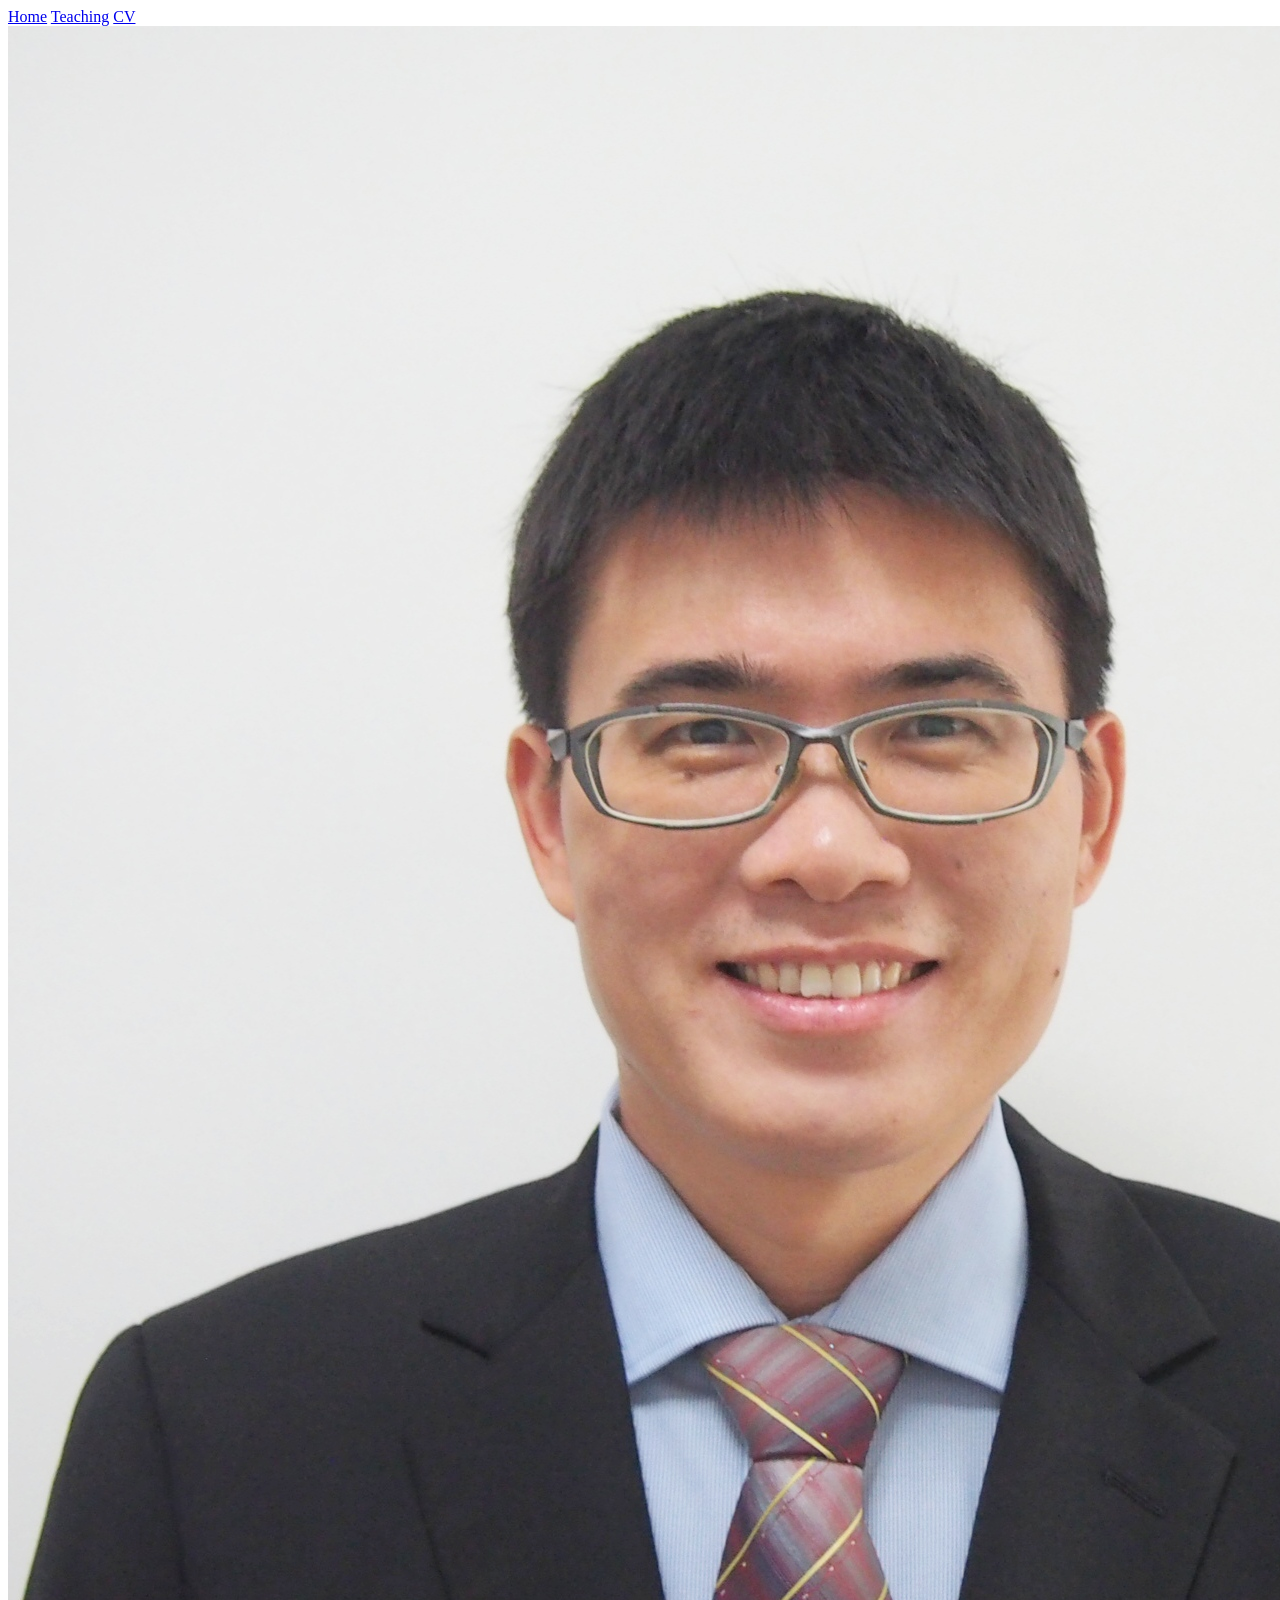
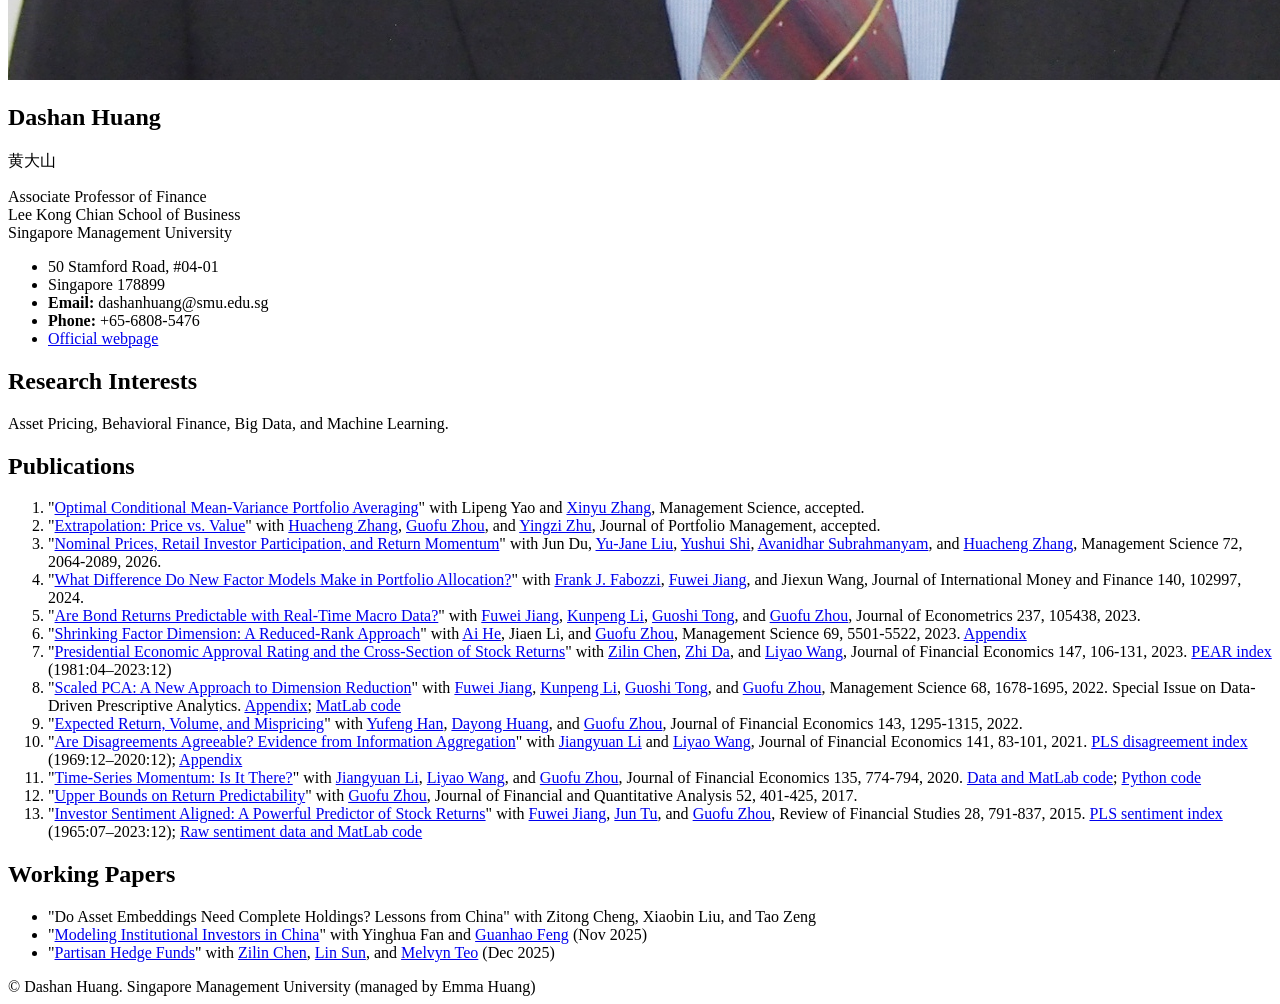
==== dashanhuang.github.io/index.html @ dad302e9 "Add files via upload" ====
<!DOCTYPE html>
<html lang="en">
<head>
<meta charset="utf-8">
<meta name="viewport" content="width=device-width, initial-scale=1.0">
<title>Dashan Huang</title>
<meta name="description" content="Dashan Huang — Associate Professor of Finance, Lee Kong Chian School of Business, Singapore Management University. Asset pricing, behavioral finance, big data, machine learning.">
<link rel="stylesheet" href="assets/css/style.css">
</head>
<body>
<div class="wrap">

  <nav class="topnav">
    <a href="index.html" class="active">Home</a>
    <a href="teaching.html">Teaching</a>
    <a href="assets/cv/CV_Dashan_Huang.pdf">CV</a>
  </nav>

  <aside class="sidebar">
    <img class="photo" src="assets/img/dashan.jpg" alt="Dashan Huang">
    <h1>Dashan Huang</h1>
    <p class="cn">黄大山</p>
    <p class="title">Associate Professor of Finance<br>Lee Kong Chian School of Business<br>Singapore Management University</p>
    <ul class="contact">
      <li>50 Stamford Road, #04-01</li>
      <li>Singapore 178899</li>
      <li><strong>Email:</strong> dashanhuang@smu.edu.sg</li>
      <li><strong>Phone:</strong> +65-6808-5476</li>
      <li><a href="https://business.smu.edu.sg/faculty/profile/6701/huang-dashan">Official webpage</a></li>
    </ul>
  </aside>

  <main class="main">
    <h2>Research Interests</h2>
    <p class="interests">Asset Pricing, Behavioral Finance, Big Data, and Machine Learning.</p>

    <h2>Publications</h2>
    <ol class="pubs">
      <li>"<a href="https://papers.ssrn.com/sol3/papers.cfm?abstract_id=4764036">Optimal Conditional Mean-Variance Portfolio Averaging</a>" with Lipeng Yao and <a href="http://homepage.amss.ac.cn/research/homePage/dc8f0ecc0eb548d88443b15d46ca8569/myHomePage.html">Xinyu Zhang</a>, <span class="venue">Management Science</span>, accepted.</li>
      <li>"<a href="https://papers.ssrn.com/sol3/papers.cfm?abstract_id=3678363">Extrapolation: Price vs. Value</a>" with <a href="https://www.business-school.ed.ac.uk/staff/huacheng-zhang">Huacheng Zhang</a>, <a href="https://guofuzhou.github.io/">Guofu Zhou</a>, and <a href="https://www.sem.tsinghua.edu.cn/en/info/1216/7587.htm">Yingzi Zhu</a>, <span class="venue">Journal of Portfolio Management</span>, accepted.</li>
      <li>"<a href="https://papers.ssrn.com/sol3/papers.cfm?abstract_id=4163257">Nominal Prices, Retail Investor Participation, and Return Momentum</a>" with Jun Du, <a href="https://en.gsm.pku.edu.cn/conjsxq.jsp?urltype=tree.TreeTempUrl&wbtreeid=1099&user_id=yjliu">Yu-Jane Liu</a>, <a href="https://sites.google.com/view/yushuis">Yushui Shi</a>, <a href="https://sites.google.com/view/subraucla">Avanidhar Subrahmanyam</a>, and <a href="https://www.business-school.ed.ac.uk/staff/huacheng-zhang">Huacheng Zhang</a>, <span class="venue">Management Science</span> 72, 2064-2089, 2026.</li>
      <li>"<a href="https://papers.ssrn.com/sol3/papers.cfm?abstract_id=2752822">What Difference Do New Factor Models Make in Portfolio Allocation?</a>" with <a href="https://carey.jhu.edu/faculty/frank-fabozzi-phd">Frank J. Fabozzi</a>, <a href="http://fuweijiang.weebly.com/">Fuwei Jiang</a>, and Jiexun Wang, <span class="venue">Journal of International Money and Finance</span> 140, 102997, 2024.</li>
      <li>"<a href="https://papers.ssrn.com/sol3/papers.cfm?abstract_id=3107612">Are Bond Returns Predictable with Real-Time Macro Data?</a>" with <a href="http://fuweijiang.weebly.com/">Fuwei Jiang</a>, <a href="https://scholar.google.com/citations?hl=en&user=Qo4vmuEAAAAJ">Kunpeng Li</a>, <a href="https://fisf.fudan.edu.cn/en_show-112-160.html">Guoshi Tong</a>, and <a href="https://guofuzhou.github.io/">Guofu Zhou</a>, <span class="venue">Journal of Econometrics</span> 237, 105438, 2023.</li>
      <li>"<a href="https://papers.ssrn.com/sol3/papers.cfm?abstract_id=3205697">Shrinking Factor Dimension: A Reduced-Rank Approach</a>" with <a href="https://www.aihefinance.com/home">Ai He</a>, Jiaen Li, and <a href="https://guofuzhou.github.io/">Guofu Zhou</a>, <span class="venue">Management Science</span> 69, 5501-5522, 2023. <span class="extra"><a href="assets/files/rra_online_appendix.pdf">Appendix</a></span></li>
      <li>"<a href="https://papers.ssrn.com/sol3/papers.cfm?abstract_id=3805395">Presidential Economic Approval Rating and the Cross-Section of Stock Returns</a>" with <a href="https://czlfin.github.io/">Zilin Chen</a>, <a href="https://www3.nd.edu/~zda/">Zhi Da</a>, and <a href="https://liyaowang.weebly.com/">Liyao Wang</a>, <span class="venue">Journal of Financial Economics</span> 147, 106-131, 2023. <span class="extra"><a href="assets/files/pear_2023.xlsx">PEAR index</a> (1981:04&ndash;2023:12)</span></li>
      <li>"<a href="https://papers.ssrn.com/sol3/papers.cfm?abstract_id=3358911">Scaled PCA: A New Approach to Dimension Reduction</a>" with <a href="http://fuweijiang.weebly.com/">Fuwei Jiang</a>, <a href="https://scholar.google.com/citations?hl=en&user=Qo4vmuEAAAAJ">Kunpeng Li</a>, <a href="https://fisf.fudan.edu.cn/en_show-112-160.html">Guoshi Tong</a>, and <a href="https://guofuzhou.github.io/">Guofu Zhou</a>, <span class="venue">Management Science</span> 68, 1678-1695, 2022. Special Issue on Data-Driven Prescriptive Analytics. <span class="extra"><a href="assets/files/spca2021appendix.pdf">Appendix</a>; <a href="https://fuweijiang.weebly.com/uploads/9/3/0/7/9307228/spcaest.m">MatLab code</a></span></li>
      <li>"<a href="https://papers.ssrn.com/sol3/papers.cfm?abstract_id=3171375">Expected Return, Volume, and Mispricing</a>" with <a href="https://belkcollege.uncc.edu/directory/yufeng-han">Yufeng Han</a>, <a href="https://dayong-huang.github.io/">Dayong Huang</a>, and <a href="https://guofuzhou.github.io/">Guofu Zhou</a>, <span class="venue">Journal of Financial Economics</span> 143, 1295-1315, 2022.</li>
      <li>"<a href="https://papers.ssrn.com/sol3/papers.cfm?abstract_id=3077938">Are Disagreements Agreeable? Evidence from Information Aggregation</a>" with <a href="https://www.jiangyuanli.com/">Jiangyuan Li</a> and <a href="https://liyaowang.weebly.com/">Liyao Wang</a>, <span class="venue">Journal of Financial Economics</span> 141, 83-101, 2021. <span class="extra"><a href="assets/files/pls_is_index.xlsx">PLS disagreement index</a> (1969:12&ndash;2020:12); <a href="assets/files/disa_appendix.pdf">Appendix</a></span></li>
      <li>"<a href="https://papers.ssrn.com/sol3/papers.cfm?abstract_id=3165284">Time-Series Momentum: Is It There?</a>" with <a href="https://www.jiangyuanli.com/">Jiangyuan Li</a>, <a href="https://liyaowang.weebly.com/">Liyao Wang</a>, and <a href="https://guofuzhou.github.io/">Guofu Zhou</a>, <span class="venue">Journal of Financial Economics</span> 135, 774-794, 2020. <span class="extra"><a href="assets/files/tsm_matlab_code.zip">Data and MatLab code</a>; <a href="assets/files/tsm_python.zip">Python code</a></span></li>
      <li>"<a href="https://www.cambridge.org/core/services/aop-cambridge-core/content/view/BE6998492789B99A40DE24827E03A1BD/S0022109017000096a.pdf/upper_bounds_on_return_predictability.pdf">Upper Bounds on Return Predictability</a>" with <a href="https://guofuzhou.github.io/">Guofu Zhou</a>, <span class="venue">Journal of Financial and Quantitative Analysis</span> 52, 401-425, 2017.</li>
      <li>"<a href="https://papers.ssrn.com/sol3/papers.cfm?abstract_id=2311618">Investor Sentiment Aligned: A Powerful Predictor of Stock Returns</a>" with <a href="http://fuweijiang.weebly.com/">Fuwei Jiang</a>, <a href="http://www.mysmu.edu/faculty/tujun/default.html">Jun Tu</a>, and <a href="https://guofuzhou.github.io/">Guofu Zhou</a>, <span class="venue">Review of Financial Studies</span> 28, 791-837, 2015. <span class="extra"><a href="assets/files/pls_sentiment_indices_2023_.xlsx">PLS sentiment index</a> (1965:07&ndash;2023:12); <a href="assets/files/pls_code_data_updated_202108.zip">Raw sentiment data and MatLab code</a></span></li>
    </ol>

    <h2>Working Papers</h2>
    <ul class="papers">
      <li>"Do Asset Embeddings Need Complete Holdings? Lessons from China" with Zitong Cheng, Xiaobin Liu, and Tao Zeng</li>
      <li>"<a href="https://papers.ssrn.com/sol3/papers.cfm?abstract_id=5821662">Modeling Institutional Investors in China</a>" with Yinghua Fan and <a href="https://gavinfeng702.com/">Guanhao Feng</a> (Nov 2025)</li>
      <li>"<a href="https://papers.ssrn.com/sol3/papers.cfm?abstract_id=6201038">Partisan Hedge Funds</a>" with <a href="https://czlfin.github.io/">Zilin Chen</a>, <a href="https://fisf.fudan.edu.cn/en_show-112-70.html">Lin Sun</a>, and <a href="https://business.smu.edu.sg/faculty/profile/1651/melvyn-teo">Melvyn Teo</a> (Dec 2025)</li>
    </ul>

    <footer>&copy; Dashan Huang. Singapore Management University (managed by Emma Huang)</footer>
  </main>

</div>
</body>
</html>
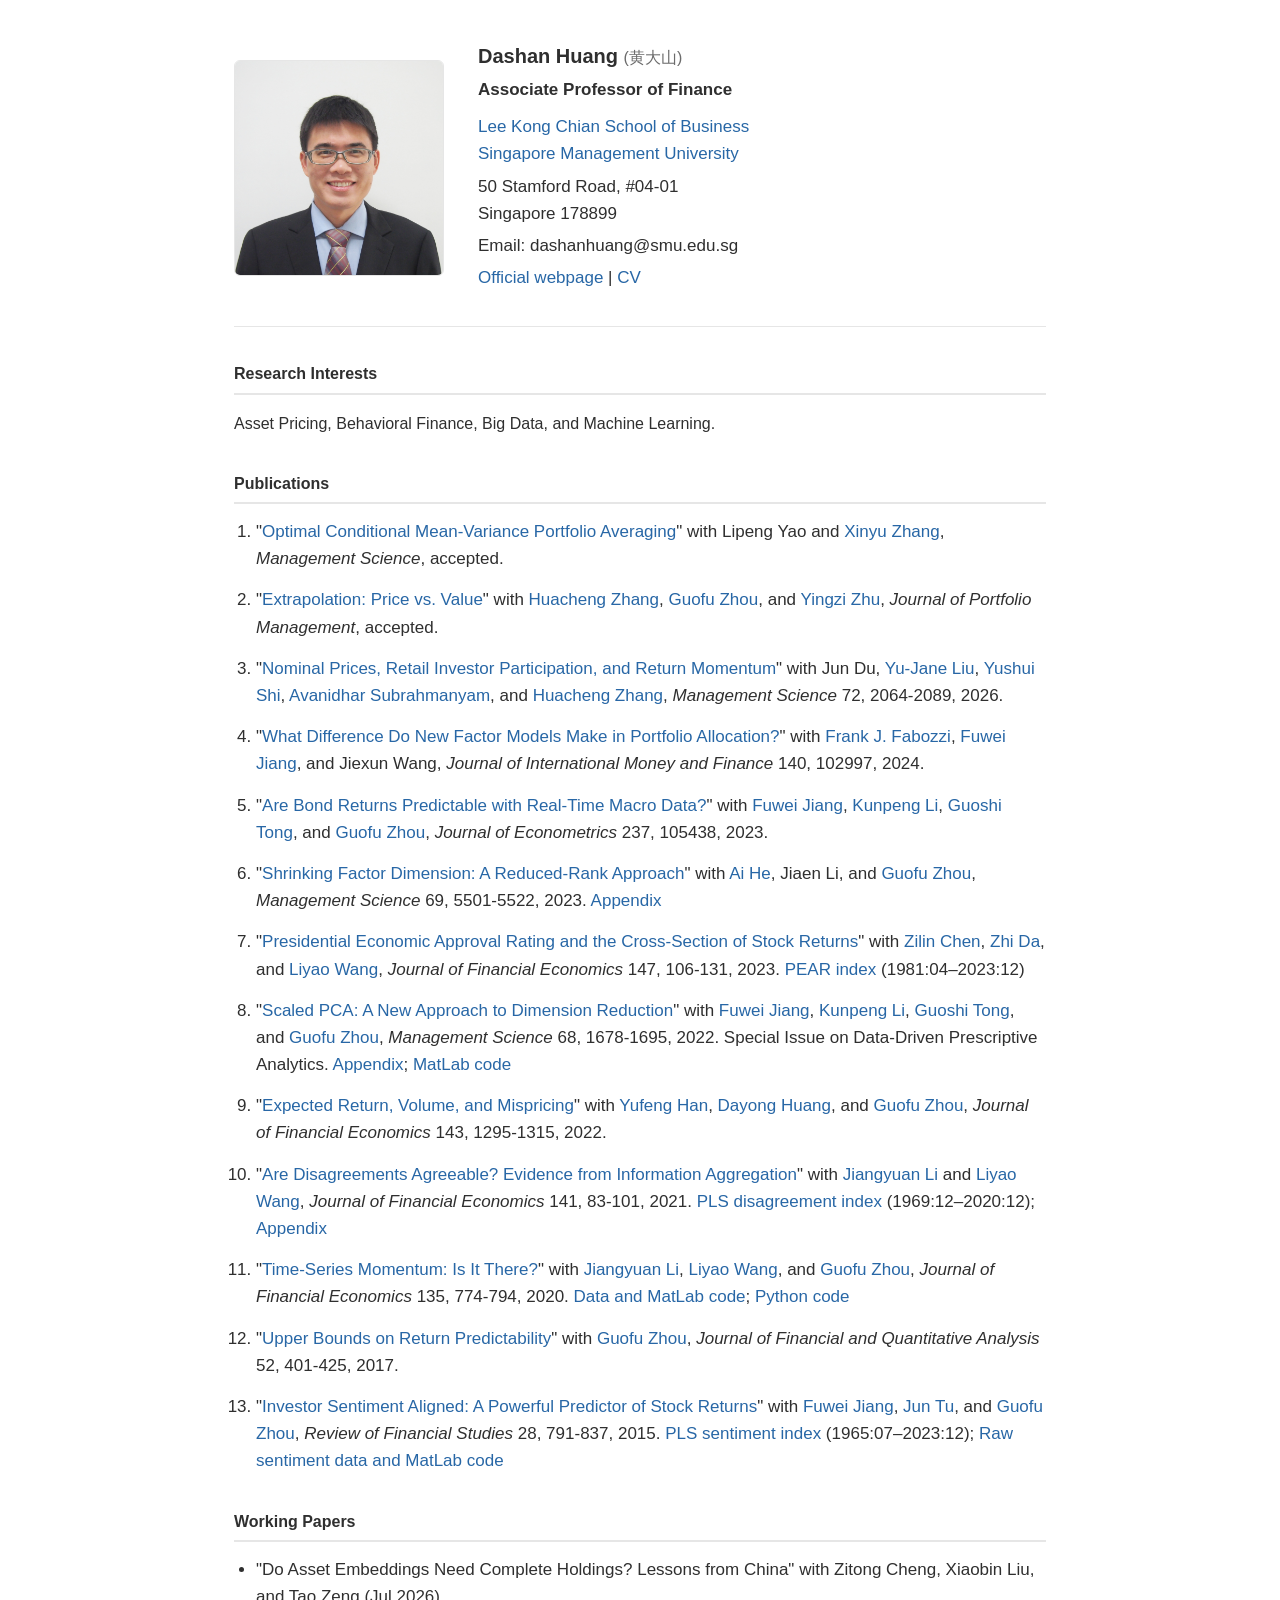
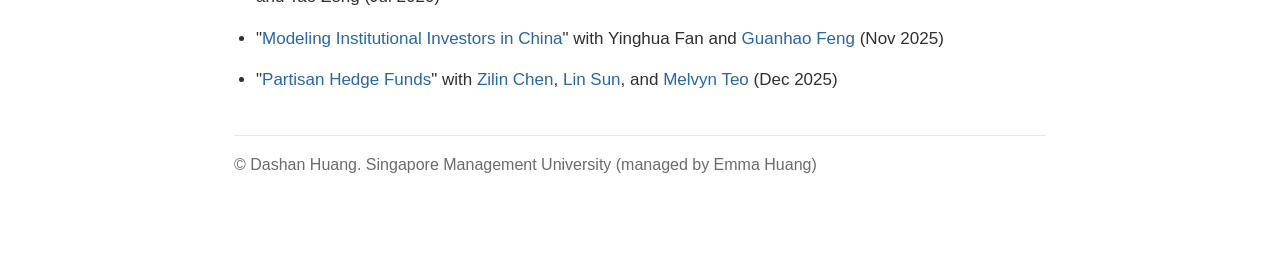
==== commit 36ceab53: "Add files via upload" ====
--- a/dashanhuang.github.io/index.html
+++ b/dashanhuang.github.io/index.html
@@ -10,25 +10,18 @@
 <body>
 <div class="wrap">
 
-  <nav class="topnav">
-    <a href="index.html" class="active">Home</a>
-    <a href="teaching.html">Teaching</a>
-    <a href="assets/cv/CV_Dashan_Huang.pdf">CV</a>
-  </nav>
-
-  <aside class="sidebar">
+  <header class="profile">
     <img class="photo" src="assets/img/dashan.jpg" alt="Dashan Huang">
-    <h1>Dashan Huang</h1>
-    <p class="cn">黄大山</p>
-    <p class="title">Associate Professor of Finance<br>Lee Kong Chian School of Business<br>Singapore Management University</p>
-    <ul class="contact">
-      <li>50 Stamford Road, #04-01</li>
-      <li>Singapore 178899</li>
-      <li><strong>Email:</strong> dashanhuang@smu.edu.sg</li>
-      <li><strong>Phone:</strong> +65-6808-5476</li>
-      <li><a href="https://business.smu.edu.sg/faculty/profile/6701/huang-dashan">Official webpage</a></li>
-    </ul>
-  </aside>
+    <div class="info">
+      <h1>Dashan Huang <span class="cn">(黄大山)</span></h1>
+      <p class="title">Associate Professor of Finance</p>
+      <p><a href="https://business.smu.edu.sg/">Lee Kong Chian School of Business</a><br>
+         <a href="https://www.smu.edu.sg/">Singapore Management University</a></p>
+      <p>50 Stamford Road, #04-01<br>Singapore 178899</p>
+      <p>Email: dashanhuang@smu.edu.sg</p>
+      <p><a href="https://business.smu.edu.sg/faculty/profile/6701/huang-dashan">Official webpage</a> | <a href="assets/cv/CV_Dashan_Huang.pdf">CV</a></p>
+    </div>
+  </header>
 
   <main class="main">
     <h2>Research Interests</h2>
@@ -53,7 +46,7 @@
 
     <h2>Working Papers</h2>
     <ul class="papers">
-      <li>"Do Asset Embeddings Need Complete Holdings? Lessons from China" with Zitong Cheng, Xiaobin Liu, and Tao Zeng</li>
+      <li>"Do Asset Embeddings Need Complete Holdings? Lessons from China" with Zitong Cheng, Xiaobin Liu, and Tao Zeng (Jul 2026)</li>
       <li>"<a href="https://papers.ssrn.com/sol3/papers.cfm?abstract_id=5821662">Modeling Institutional Investors in China</a>" with Yinghua Fan and <a href="https://gavinfeng702.com/">Guanhao Feng</a> (Nov 2025)</li>
       <li>"<a href="https://papers.ssrn.com/sol3/papers.cfm?abstract_id=6201038">Partisan Hedge Funds</a>" with <a href="https://czlfin.github.io/">Zilin Chen</a>, <a href="https://fisf.fudan.edu.cn/en_show-112-70.html">Lin Sun</a>, and <a href="https://business.smu.edu.sg/faculty/profile/1651/melvyn-teo">Melvyn Teo</a> (Dec 2025)</li>
     </ul>
--- a/dashanhuang.github.io/assets/css/style.css
+++ b/dashanhuang.github.io/assets/css/style.css
@@ -0,0 +1,53 @@
+:root {
+  --text: #2f2f2f;
+  --muted: #6b6b6b;
+  --link: #2867a6;
+  --link-hover: #1a4d80;
+  --border: #e6e6e6;
+}
+* { box-sizing: border-box; }
+html { -webkit-text-size-adjust: 100%; }
+body {
+  margin: 0;
+  font-family: -apple-system, BlinkMacSystemFont, "Segoe UI", Roboto, "Helvetica Neue", Arial, sans-serif;
+  font-size: 17px; line-height: 1.6; color: var(--text); background: #fff;
+}
+a { color: var(--link); text-decoration: none; }
+a:hover { color: var(--link-hover); text-decoration: underline; }
+.wrap { max-width: 860px; margin: 0 auto; padding: 40px 24px 80px; }
+
+/* Top profile: photo left, contact right (Weebly-style) */
+.profile {
+  display: flex; gap: 34px; align-items: center;
+  border-bottom: 1px solid var(--border);
+  padding-bottom: 30px; margin-bottom: 4px;
+}
+.profile .photo {
+  width: 210px; height: auto; flex-shrink: 0;
+  border-radius: 6px; border: 1px solid var(--border); background: #f2f2f2;
+}
+
+/* Uniform font size everywhere; hierarchy via weight/border only */
+.info h1 { font-size: 1.25rem; margin: 0 0 4px; font-weight: 700; }
+.info h1 .cn { font-weight: 400; color: var(--muted); font-size: 1rem; }
+.info .title { font-weight: 600; margin: 0 0 10px; }
+.info p { margin: 5px 0; }
+
+.main h2 {
+  font-size: 1rem; font-weight: 700; border-bottom: 2px solid var(--border);
+  padding-bottom: 6px; margin: 34px 0 14px;
+}
+.interests { font-size: 1rem; }
+ol.pubs, ul.papers { padding-left: 22px; margin: 0; }
+ol.pubs li, ul.papers li { margin-bottom: 14px; }
+.venue { font-style: italic; }
+.extra { color: inherit; font-size: inherit; }
+footer {
+  border-top: 1px solid var(--border); margin-top: 42px; padding-top: 16px;
+  color: var(--muted); font-size: 1rem;
+}
+@media (max-width: 640px) {
+  .wrap { padding: 26px 18px 60px; }
+  .profile { flex-direction: column; align-items: flex-start; gap: 20px; }
+  .profile .photo { width: 170px; }
+}
